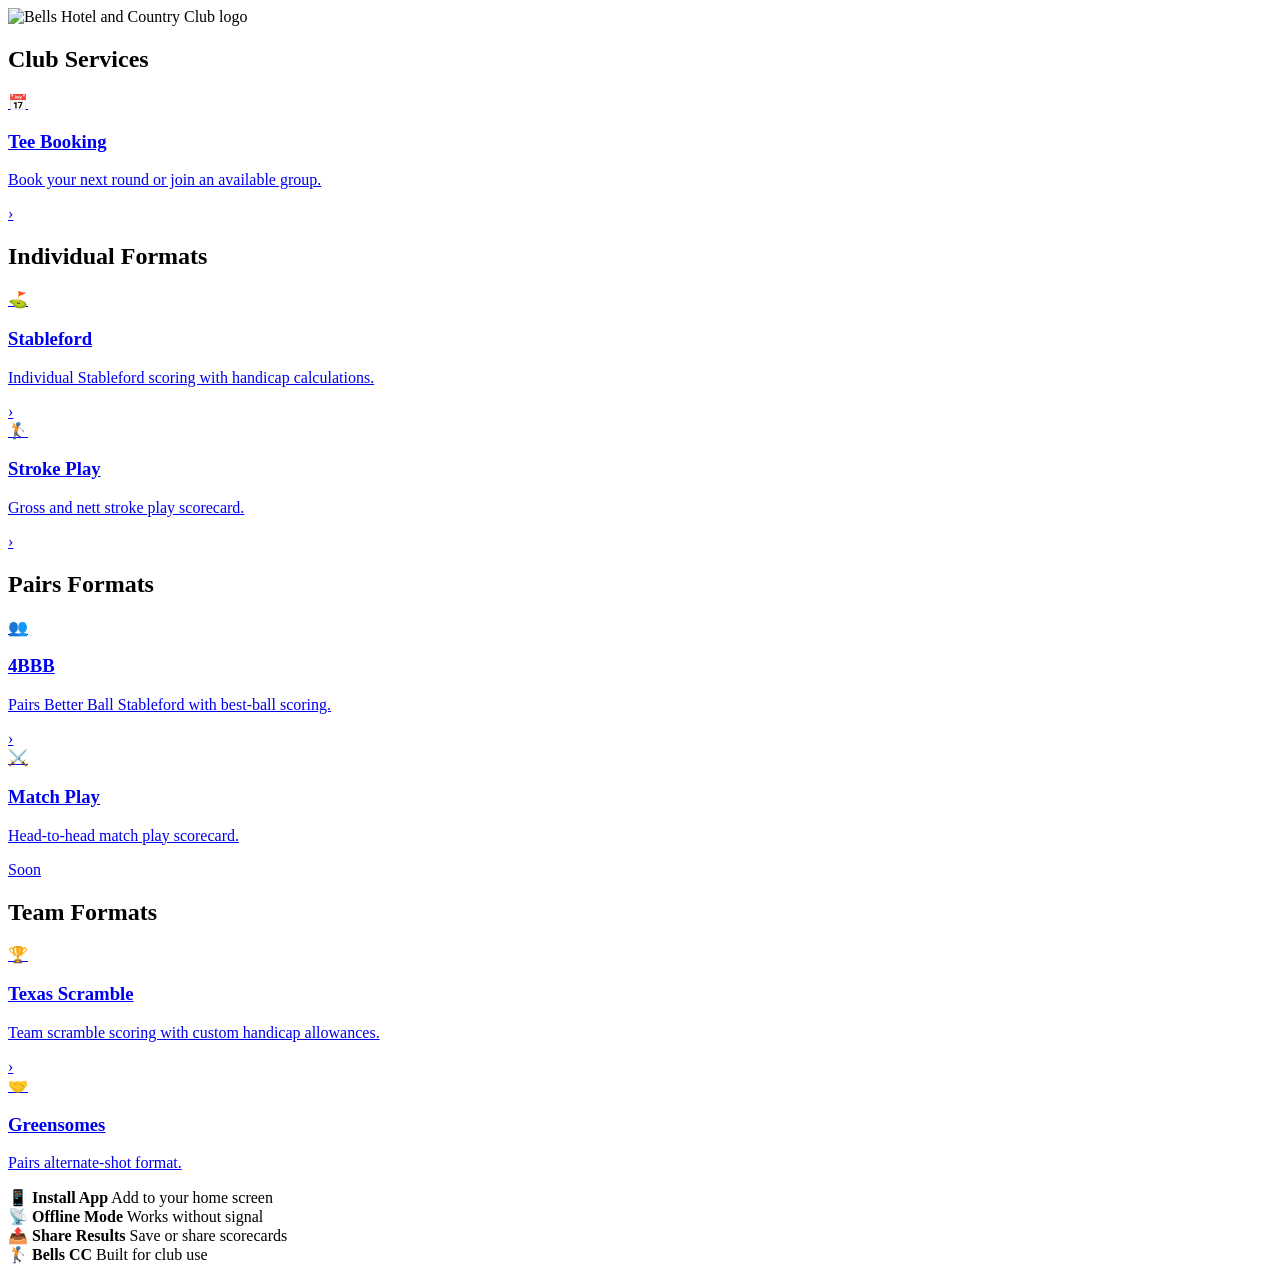
==== html/index.html @ 17999af4 "Update index.html" ====
<!DOCTYPE html>
<html lang="en">
<head>
    <meta charset="UTF-8" />
    <meta name="viewport" content="width=device-width, initial-scale=1.0" />

    <title>Bells Golf App</title>

    <link rel="stylesheet" href="styles/main.css" />
    <link rel="manifest" href="manifest.json" />
    <meta name="theme-color" content="#003f24" />
    <link rel="apple-touch-icon" href="assets/Icon.PNG" />
</head>

<body>
    <main class="home-container">
        <header class="hero-home">
            <img src="assets/bells-logo.PNG" alt="Bells Hotel and Country Club logo" class="home-logo" 
                />
        
          </header>

        <section class="format-section">
            <h2>Club Services</h2>

            <div class="menu-grid">
                <a href="booking.html" class="menu-card">
                    <div class="icon-badge">📅</div>

                    <div class="card-content">
                        <h3>Tee Booking</h3>
                        <p>Book your next round or join an available group.</p>
                    </div>

                    <div class="chevron">›</div>
                </a>
            </div>
        </section>

        <section class="format-section">
            <h2>Individual Formats</h2>

            <div class="menu-grid">
                <a href="stableford.html" class="menu-card">
                    <div class="icon-badge">⛳</div>

                    <div class="card-content">
                        <h3>Stableford</h3>
                        <p>Individual Stableford scoring with handicap calculations.</p>
                    </div>

                    <div class="chevron">›</div>
                </a>

                <a href="strokeplay.html" class="menu-card">
                    <div class="icon-badge">🏌️</div>

                    <div class="card-content">
                        <h3>Stroke Play</h3>
                        <p>Gross and nett stroke play scorecard.</p>
                    </div>

                    <div class="chevron">›</div>
                </a>
            </div>
        </section>

        <section class="format-section">
            <h2>Pairs Formats</h2>

            <div class="menu-grid">
                <a href="fourbbb.html" class="menu-card">
                    <div class="icon-badge">👥</div>

                    <div class="card-content">
                        <h3>4BBB</h3>
                        <p>Pairs Better Ball Stableford with best-ball scoring.</p>
                    </div>

                    <div class="chevron">›</div>
                </a>

                <a href="#" class="menu-card disabled-card">
                    <div class="icon-badge muted">⚔️</div>

                    <div class="card-content">
                        <h3>Match Play</h3>
                        <p>Head-to-head match play scorecard.</p>
                    </div>

                    <span class="soon-badge">Soon</span>
                </a>
            </div>
        </section>

        <section class="format-section">
            <h2>Team Formats</h2>

            <div class="menu-grid">
                <a href="texasscramble.html" class="menu-card">
                    <div class="icon-badge">🏆</div>

<div class="card-content">
    <h3>Texas Scramble</h3>
    <p>Team scramble scoring with custom handicap allowances.</p>
</div>

                    <div class="chevron">›</div>
                </a>

                <a href="greensomes.html" class="menu-card">
                    <div class="icon-badge">🤝</div>

                    <div class="card-content">
                        <h3>Greensomes</h3>
                        <p>Pairs alternate-shot format.</p>
                    </div>

                </a>
            </div>
        </section>

        <section class="feature-bar">
            <div>
                <strong>📱 Install App</strong>
                <span>Add to your home screen</span>
            </div>

            <div>
                <strong>📡 Offline Mode</strong>
                <span>Works without signal</span>
            </div>

            <div>
    <strong>📤 Share Results</strong>
    <span>Save or share scorecards</span>
</div>

            <div>
                <strong>🏌️ Bells CC</strong>
                <span>Built for club use</span>
            </div>
        </section>
    </main>

    <script>
        if ("serviceWorker" in navigator) {
            navigator.serviceWorker.register("service-worker.js");
        }
    </script>
</body>
</html>
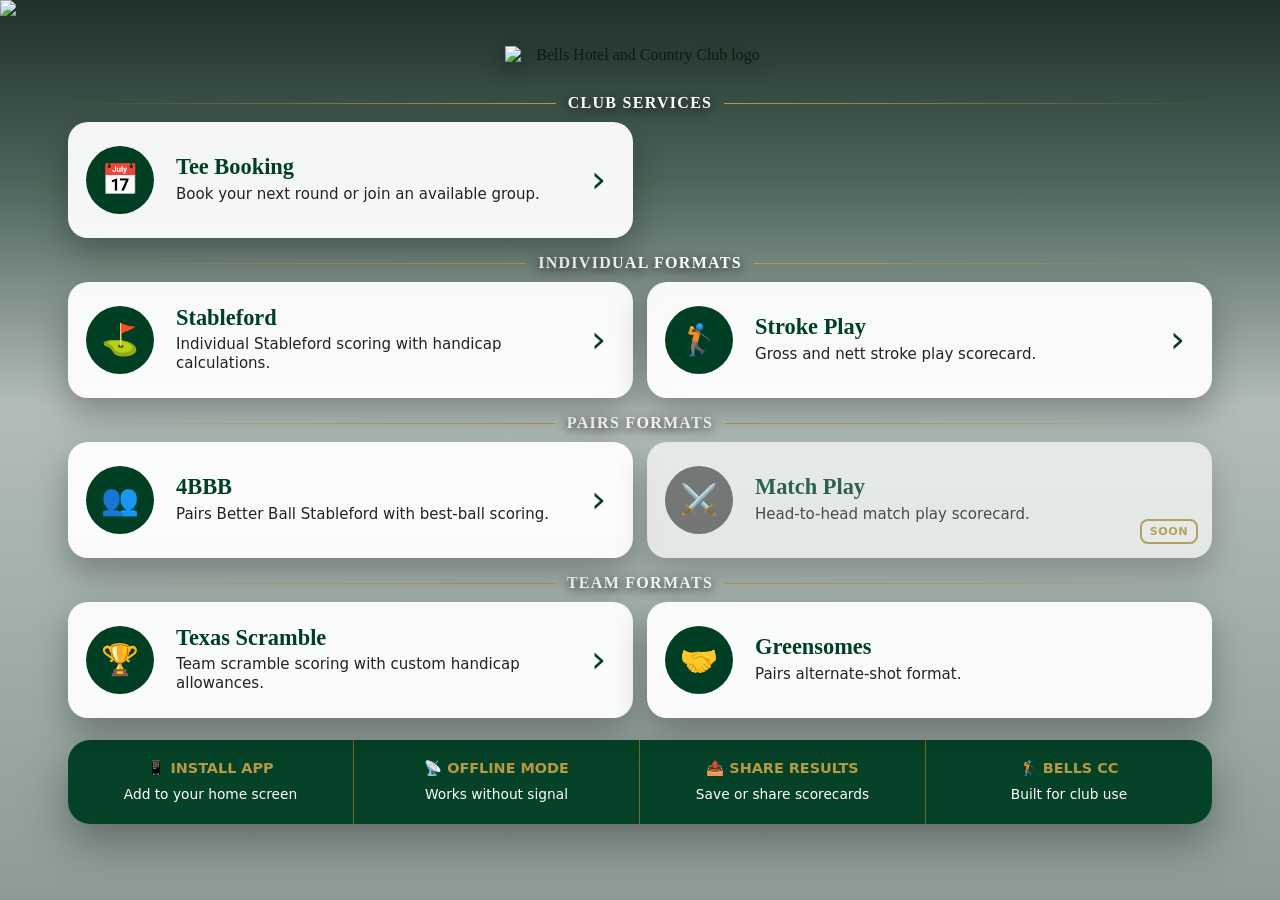
==== commit b37d8f4c: "Change resource links to relative paths Updated resource links to use relative paths." ====
--- a/html/index.html
+++ b/html/index.html
@@ -6,10 +6,10 @@
 
     <title>Bells Golf App</title>
 
-    <link rel="stylesheet" href="styles/main.css" />
-    <link rel="manifest" href="manifest.json" />
-    <meta name="theme-color" content="#003f24" />
-    <link rel="apple-touch-icon" href="assets/Icon.PNG" />
+<link rel="stylesheet" href="../styles/main.css" />
+<link rel="manifest" href="../manifest.json" />
+<link rel="apple-touch-icon" href="../assets/Icon.PNG" />
+<img src="../assets/bells-logo.PNG"
 </head>
 
 <body>
--- a/styles/main.css
+++ b/styles/main.css
@@ -0,0 +1,352 @@
+:root {
+    --green: #003f24;
+    --green-light: #0d5c38;
+    --gold: #b89a42;
+    --paper: rgba(255, 255, 255, 0.94);
+    --text: #10251b;
+    --muted: #555;
+}
+
+* {
+    box-sizing: border-box;
+}
+
+body {
+    margin: 0;
+    min-height: 100vh;
+    font-family: Georgia, "Times New Roman", serif;
+    color: var(--text);
+    background:
+        linear-gradient(
+            to bottom,
+            rgba(0, 20, 12, 0.88) 0%,
+            rgba(0, 35, 20, 0.70) 20%,
+            rgba(0, 35, 20, 0.30) 45%,
+            rgba(0, 35, 20, 0.45) 100%
+        ),
+        url("../assets/course-bg.JPG");
+    background-size: cover;
+    background-position: center;
+    background-attachment: fixed;
+}
+
+.home-container {
+    max-width: 1180px;
+    margin: 0 auto;
+    padding: 18px;
+}
+
+.hero-home {
+    text-align: center;
+    margin-bottom: 18px;
+    padding: 8px 12px 4px;
+    background: transparent;
+    box-shadow: none;
+}
+
+.home-logo {
+    max-width: 270px;
+    width: 72%;
+    height: auto;
+    display: block;
+    margin: 0 auto 8px;
+    filter:
+        drop-shadow(0 4px 12px rgba(0, 0, 0, 0.7))
+        contrast(1.08)
+        saturate(1.1);
+}
+
+.hero-home h1,
+.title-rule {
+    display: none;
+}
+
+.hero-home p {
+    margin: 0;
+    color: white;
+    font-size: 1.05rem;
+    letter-spacing: 0.03em;
+    text-shadow: 0 3px 12px rgba(0, 0, 0, 0.8);
+}
+
+.format-section {
+    margin-bottom: 16px;
+}
+
+.format-section h2 {
+    display: flex;
+    align-items: center;
+    gap: 12px;
+    margin: 0 0 10px;
+    color: white;
+    text-transform: uppercase;
+    letter-spacing: 0.08em;
+    font-size: 1rem;
+    text-shadow: 0 3px 10px rgba(0, 0, 0, 0.75);
+}
+
+.format-section h2::before,
+.format-section h2::after {
+    content: "";
+    height: 1px;
+    flex: 1;
+    background: linear-gradient(90deg, transparent, var(--gold));
+}
+
+.format-section h2::after {
+    background: linear-gradient(90deg, var(--gold), transparent);
+}
+
+.menu-grid {
+    display: grid;
+    grid-template-columns: repeat(2, 1fr);
+    gap: 14px;
+}
+
+.menu-card {
+    position: relative;
+    display: grid;
+    grid-template-columns: 76px 1fr 24px;
+    align-items: center;
+    gap: 14px;
+    min-height: 116px;
+    padding: 18px;
+    border-radius: 20px;
+    background: rgba(255, 255, 255, 0.94);
+    color: inherit;
+    text-decoration: none;
+    box-shadow: 0 16px 34px rgba(0, 0, 0, 0.28);
+    overflow: hidden;
+    transition: transform 0.2s ease, box-shadow 0.2s ease;
+}
+
+.menu-card::before {
+   display: none;
+}
+
+.menu-card:hover {
+    transform: translateY(-3px);
+    box-shadow: 0 22px 44px rgba(0, 0, 0, 0.36);
+}
+
+.icon-badge {
+    display: grid;
+    place-items: center;
+    width: 68px;
+    height: 68px;
+    border-radius: 50%;
+    background: var(--green);
+    color: white;
+    font-size: 1.9rem;
+    line-height: 1;
+}
+
+.icon-badge.muted {
+    background: #5f5f5f;
+}
+
+.card-content h3 {
+    margin: 0 0 6px;
+    color: var(--green);
+    font-size: 1.4rem;
+    line-height: 1;
+}
+
+.card-content p {
+    margin: 0;
+    color: #222;
+    font-family: system-ui, -apple-system, BlinkMacSystemFont, "Segoe UI", sans-serif;
+    font-size: 0.94rem;
+    line-height: 1.28;
+}
+
+.chevron {
+    color: var(--green);
+    font-size: 2.35rem;
+    font-family: system-ui, sans-serif;
+    line-height: 1;
+}
+
+.disabled-card {
+    opacity: 0.72;
+    pointer-events: none;
+}
+
+.soon-badge {
+    position: absolute;
+    right: 14px;
+    bottom: 14px;
+    border: 2px solid var(--gold);
+    color: var(--gold);
+    border-radius: 8px;
+    padding: 4px 8px;
+    text-transform: uppercase;
+    font-family: system-ui, sans-serif;
+    font-weight: 800;
+    font-size: 0.7rem;
+    letter-spacing: 0.04em;
+    background: rgba(255, 255, 255, 0.7);
+}
+
+.feature-bar {
+    display: grid;
+    grid-template-columns: repeat(4, 1fr);
+    gap: 0;
+    margin-top: 22px;
+    border-radius: 22px;
+    overflow: hidden;
+    background: rgba(0, 63, 36, 0.96);
+    color: white;
+    box-shadow: 0 18px 45px rgba(0, 0, 0, 0.34);
+}
+
+.feature-bar div {
+    padding: 20px 16px;
+    text-align: center;
+    border-right: 1px solid rgba(184, 154, 66, 0.55);
+}
+
+.feature-bar div:last-child {
+    border-right: none;
+}
+
+.feature-bar strong {
+    display: block;
+    margin-bottom: 8px;
+    color: var(--gold);
+    text-transform: uppercase;
+    font-family: system-ui, sans-serif;
+    font-size: 0.9rem;
+}
+
+.feature-bar span {
+    display: block;
+    font-family: system-ui, sans-serif;
+    font-size: 0.86rem;
+    line-height: 1.35;
+}
+
+@media (max-width: 760px) {
+    body {
+        background-attachment: scroll;
+    }
+
+    .home-container {
+        padding: 10px;
+    }
+
+    .hero-home {
+        padding: 4px 8px 2px;
+        margin-bottom: 12px;
+    }
+
+    .home-logo {
+        max-width: 230px;
+        width: 76%;
+        margin-bottom: 6px;
+    }
+
+    .hero-home p {
+        font-size: 0.82rem;
+        line-height: 1.25;
+    }
+
+    .format-section {
+        margin-bottom: 12px;
+    }
+
+    .format-section h2 {
+        font-size: 0.78rem;
+        margin-bottom: 8px;
+        gap: 8px;
+    }
+
+    .menu-grid {
+        grid-template-columns: repeat(2, 1fr);
+        gap: 9px;
+    }
+
+    .menu-card {
+        display: grid;
+        grid-template-columns: 46px 1fr 14px;
+        gap: 9px;
+        min-height: 112px;
+        padding: 11px;
+        border-radius: 16px;
+    }
+
+    .menu-card::before {
+        display: none;
+    }
+
+    .icon-badge {
+        width: 42px;
+        height: 42px;
+        font-size: 1.2rem;
+    }
+
+    .card-content h3 {
+        font-size: 1rem;
+        margin-bottom: 5px;
+    }
+
+    .card-content p {
+        font-size: 0.68rem;
+        line-height: 1.2;
+    }
+
+    .chevron {
+        font-size: 1.45rem;
+    }
+
+    .soon-badge {
+        right: 8px;
+        bottom: 8px;
+        font-size: 0.55rem;
+        padding: 2px 5px;
+        border-radius: 6px;
+    }
+
+    .feature-bar {
+        grid-template-columns: repeat(4, 1fr);
+        border-radius: 16px;
+        margin-top: 14px;
+    }
+
+    .feature-bar div {
+        padding: 10px 5px;
+    }
+
+    .feature-bar strong {
+        font-size: 0.58rem;
+        margin-bottom: 4px;
+    }
+
+    .feature-bar span {
+        font-size: 0.55rem;
+        line-height: 1.25;
+    }
+}
+
+.date-row {
+    padding: 0 0.85rem 0.85rem;
+}
+
+.date-row input {
+    width: 100%;
+}
+
+.greensomes-hcp-row {
+    display: grid;
+    grid-template-columns: repeat(3, 1fr);
+    gap: 0.7rem;
+    padding: 0 0.85rem 0.85rem;
+}
+
+@media (max-width: 600px) {
+
+    .greensomes-hcp-row {
+        grid-template-columns: 1fr;
+    }
+
+}
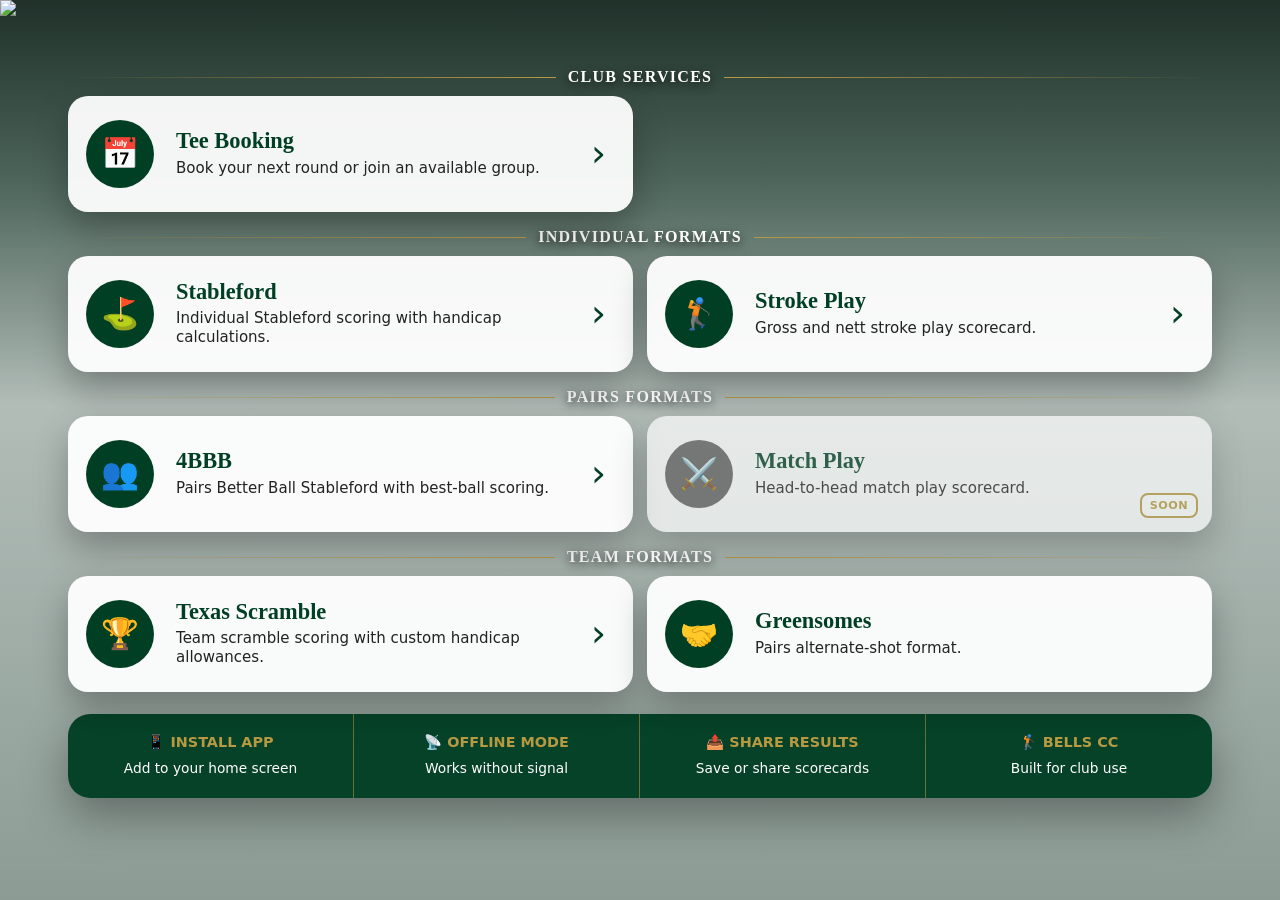
==== commit 75735760: "Update index.html" ====
--- a/html/index.html
+++ b/html/index.html
@@ -14,11 +14,7 @@
 
 <body>
     <main class="home-container">
-        <header class="hero-home">
-            <img src="assets/bells-logo.PNG" alt="Bells Hotel and Country Club logo" class="home-logo" 
-                />
-        
-          </header>
+        <header class="hero-home"></header>
 
         <section class="format-section">
             <h2>Club Services</h2>
@@ -143,10 +139,6 @@
         </section>
     </main>
 
-    <script>
-        if ("serviceWorker" in navigator) {
-            navigator.serviceWorker.register("service-worker.js");
-        }
-    </script>
+  
 </body>
 </html>
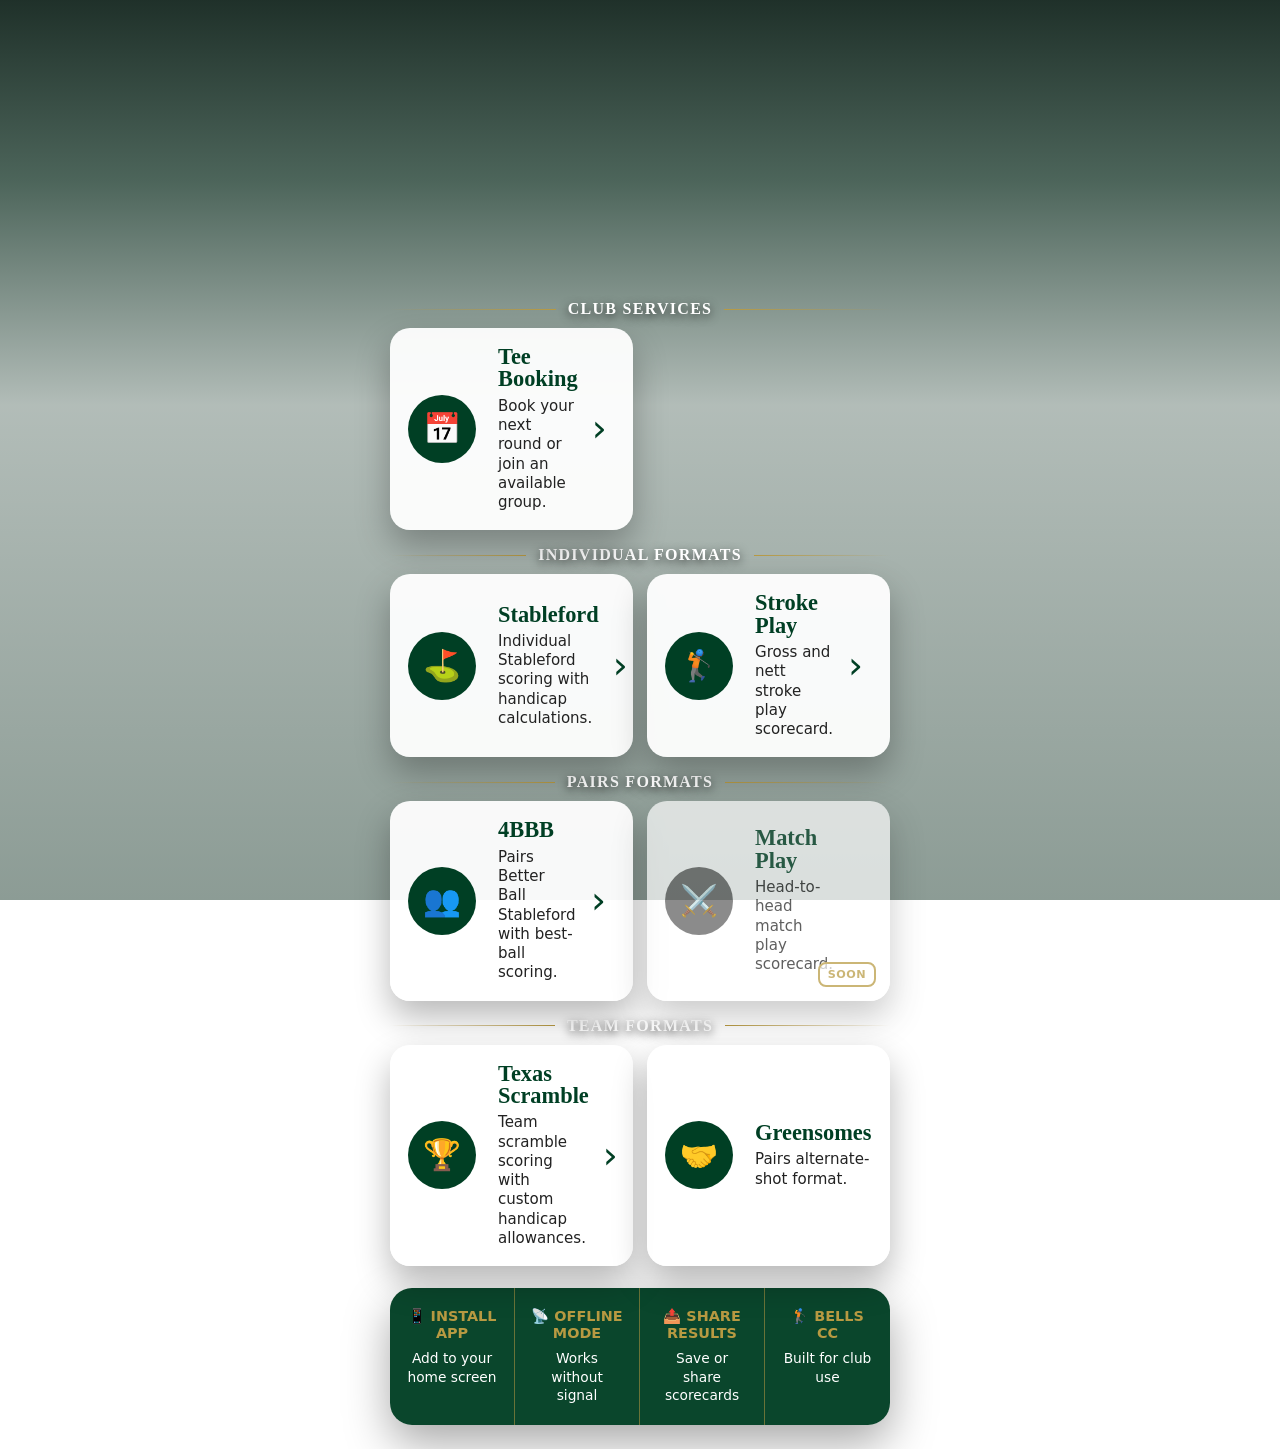
==== commit c48b9178: "Remove img tag for bells logo from index.html" ====
--- a/html/index.html
+++ b/html/index.html
@@ -9,7 +9,6 @@
 <link rel="stylesheet" href="../styles/main.css" />
 <link rel="manifest" href="../manifest.json" />
 <link rel="apple-touch-icon" href="../assets/Icon.PNG" />
-<img src="../assets/bells-logo.PNG"
 </head>
 
 <body>
--- a/styles/main.css
+++ b/styles/main.css
@@ -350,3 +350,24 @@
     }
 
 }
+.hero-home {
+    height: 300px;
+    margin: 0;
+    padding: 0;
+}
+
+.home-container {
+    max-width: 520px;
+    padding: 0 10px 24px;
+}
+
+@media (max-width: 760px) {
+    .hero-home {
+        height: 430px;
+    }
+
+    .home-container {
+        max-width: 100%;
+        padding: 0 8px 24px;
+    }
+}
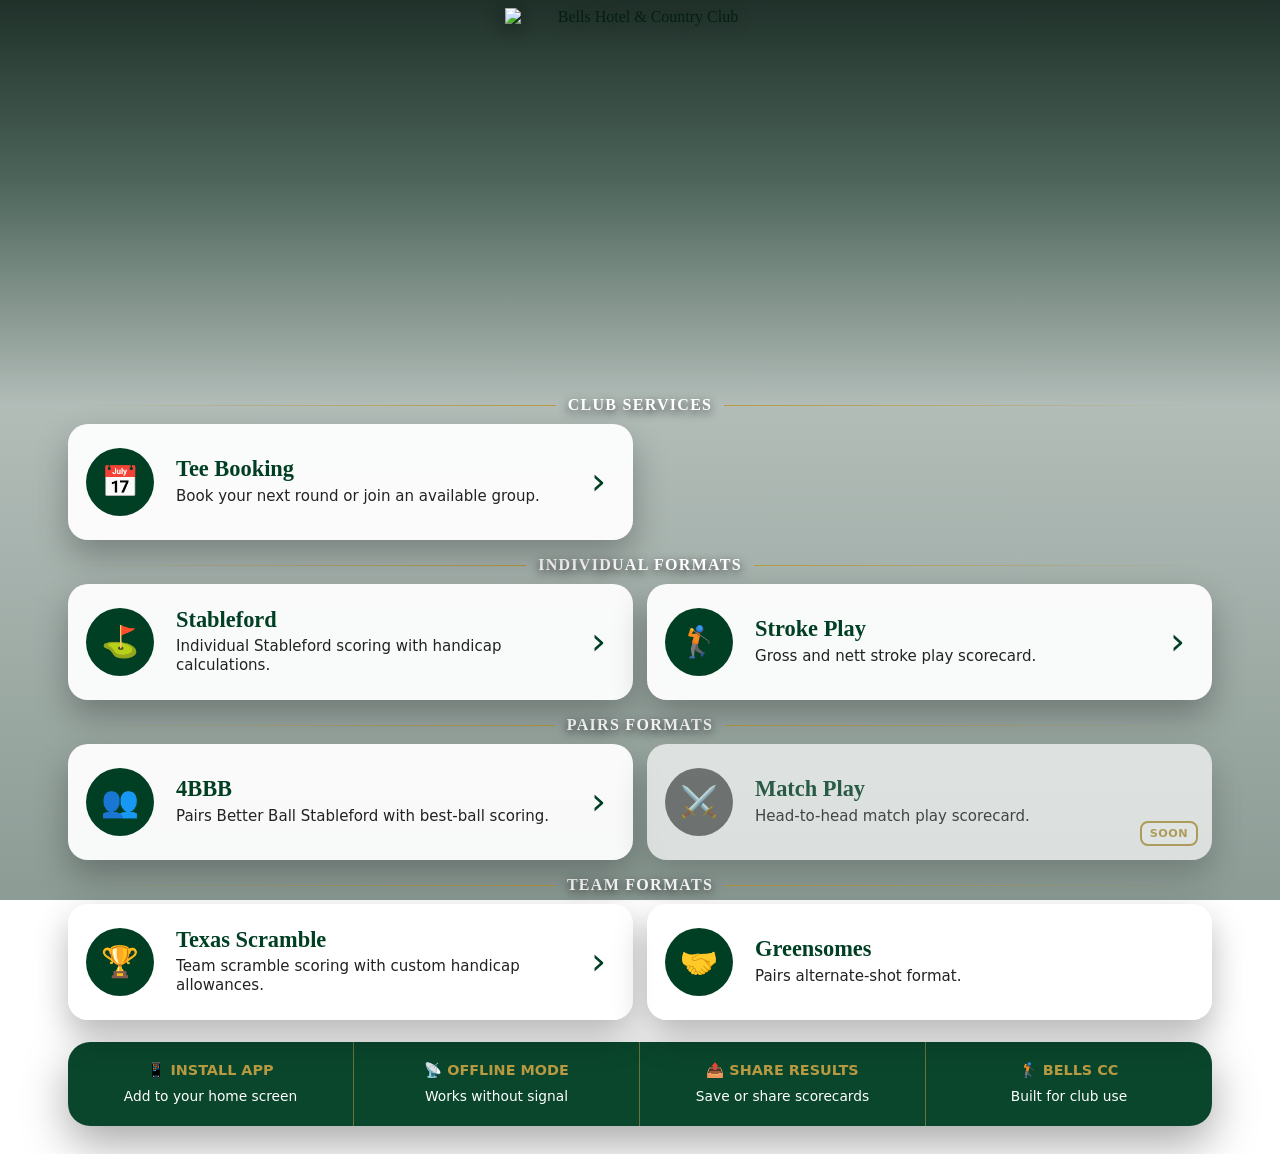
==== commit ba9fb2e0: "Update index.html" ====
--- a/html/index.html
+++ b/html/index.html
@@ -13,7 +13,13 @@
 
 <body>
     <main class="home-container">
-        <header class="hero-home"></header>
+        <header class="hero-home">
+    <img
+        src="../assets/bells-logo.PNG"
+        alt="Bells Hotel & Country Club"
+        class="home-logo"
+    />
+</header>
 
         <section class="format-section">
             <h2>Club Services</h2>
--- a/styles/main.css
+++ b/styles/main.css
@@ -351,23 +351,30 @@
 
 }
 .hero-home {
-    height: 300px;
-    margin: 0;
-    padding: 0;
+    height: 42vh;
+    min-height: 300px;
+    max-height: 430px;
 }
 
 .home-container {
-    max-width: 520px;
-    padding: 0 10px 24px;
+    max-width: 1180px;
+    width: 100%;
+    margin: 0 auto;
+    padding: 0 18px 28px;
 }
 
 @media (max-width: 760px) {
     .hero-home {
-        height: 430px;
+        height: 48vh;
+        min-height: 360px;
+        max-height: 470px;
     }
 
     .home-container {
-        max-width: 100%;
-        padding: 0 8px 24px;
-    }
-}
+        padding: 0 12px 24px;
+    }
+
+    .menu-grid {
+        grid-template-columns: repeat(2, minmax(0, 1fr));
+    }
+}
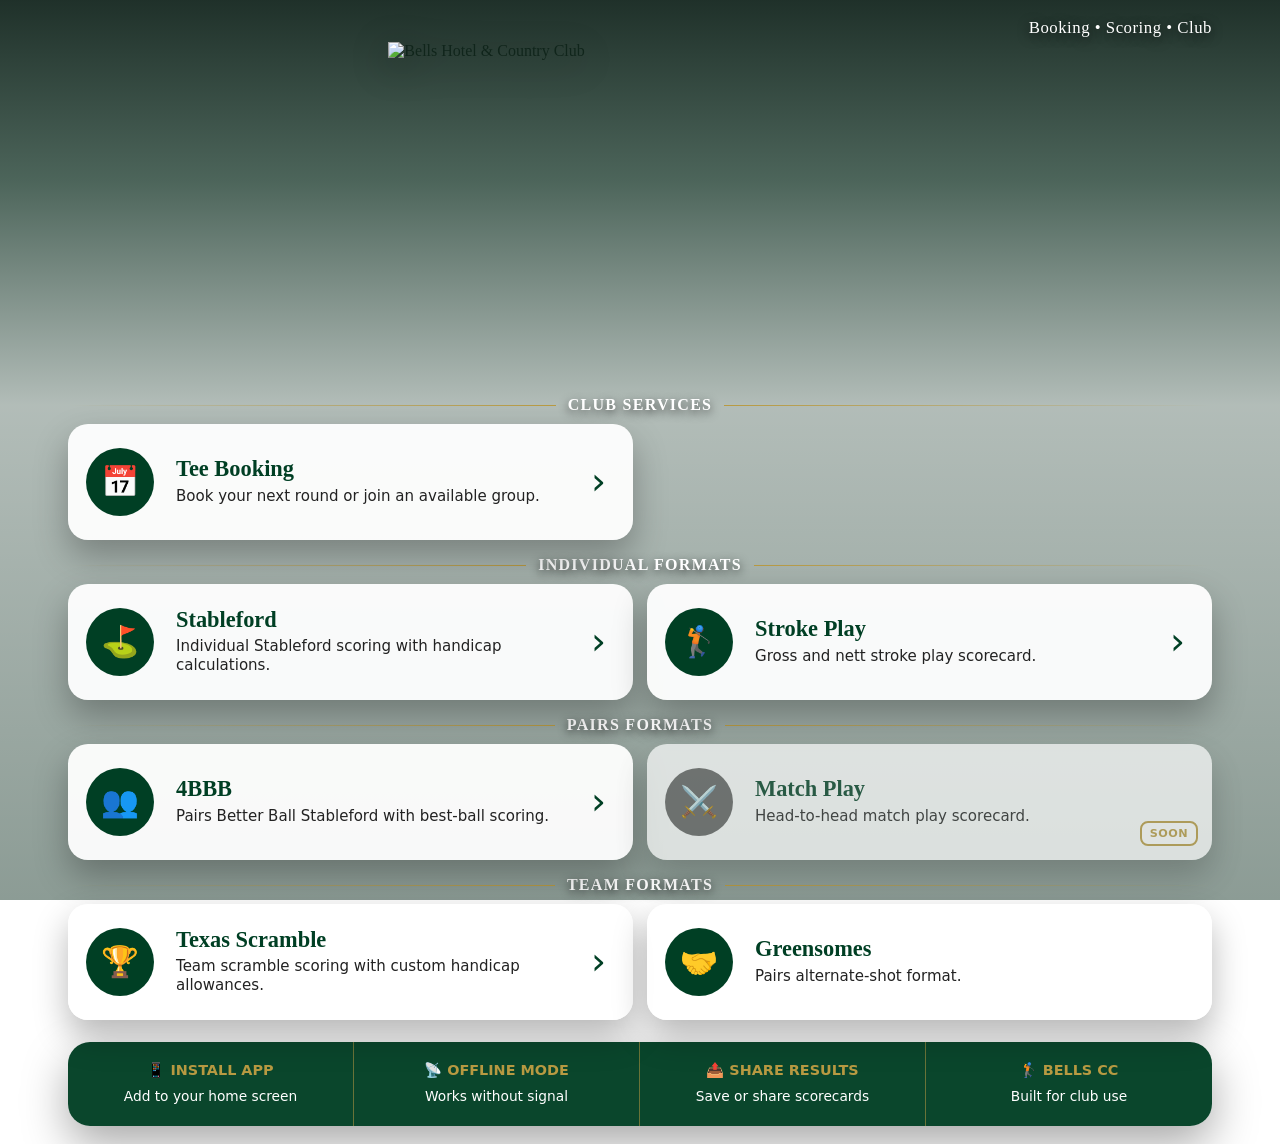
==== commit 9298ff5b: "Update index.html" ====
--- a/html/index.html
+++ b/html/index.html
@@ -13,12 +13,17 @@
 
 <body>
     <main class="home-container">
-        <header class="hero-home">
+<header class="hero-home">
     <img
         src="../assets/bells-logo.PNG"
         alt="Bells Hotel & Country Club"
         class="home-logo"
     />
+
+    <div class="suite-title">
+        <h1>Golf Suite</h1>
+        <p>Booking • Scoring • Club</p>
+    </div>
 </header>
 
         <section class="format-section">
--- a/styles/main.css
+++ b/styles/main.css
@@ -37,23 +37,24 @@
 }
 
 .hero-home {
-    text-align: center;
-    margin-bottom: 18px;
-    padding: 8px 12px 4px;
-    background: transparent;
-    box-shadow: none;
+    display: flex;
+    justify-content: center;
+    align-items: flex-start;
+
+    height: 42vh;
+    min-height: 300px;
+    max-height: 430px;
 }
 
 .home-logo {
-    max-width: 270px;
-    width: 72%;
+    display: block;
+    width: min(320px, 75%);
     height: auto;
-    display: block;
-    margin: 0 auto 8px;
+    margin: 0 auto;
+    padding-top: 24px;
+
     filter:
-        drop-shadow(0 4px 12px rgba(0, 0, 0, 0.7))
-        contrast(1.08)
-        saturate(1.1);
+        drop-shadow(0 8px 18px rgba(0,0,0,.45));
 }
 
 .hero-home h1,
@@ -235,14 +236,18 @@
         padding: 10px;
     }
 
-    .hero-home {
-        padding: 4px 8px 2px;
+       .hero-home {
+        height: 44vh;
+        min-height: 320px;
+        max-height: 430px;
+        padding: 0;
         margin-bottom: 12px;
     }
 
     .home-logo {
-        max-width: 230px;
-        width: 76%;
+        width: min(280px, 82%);
+        max-width: 280px;
+        padding-top: 18px;
         margin-bottom: 6px;
     }
 
@@ -350,31 +355,3 @@
     }
 
 }
-.hero-home {
-    height: 42vh;
-    min-height: 300px;
-    max-height: 430px;
-}
-
-.home-container {
-    max-width: 1180px;
-    width: 100%;
-    margin: 0 auto;
-    padding: 0 18px 28px;
-}
-
-@media (max-width: 760px) {
-    .hero-home {
-        height: 48vh;
-        min-height: 360px;
-        max-height: 470px;
-    }
-
-    .home-container {
-        padding: 0 12px 24px;
-    }
-
-    .menu-grid {
-        grid-template-columns: repeat(2, minmax(0, 1fr));
-    }
-}
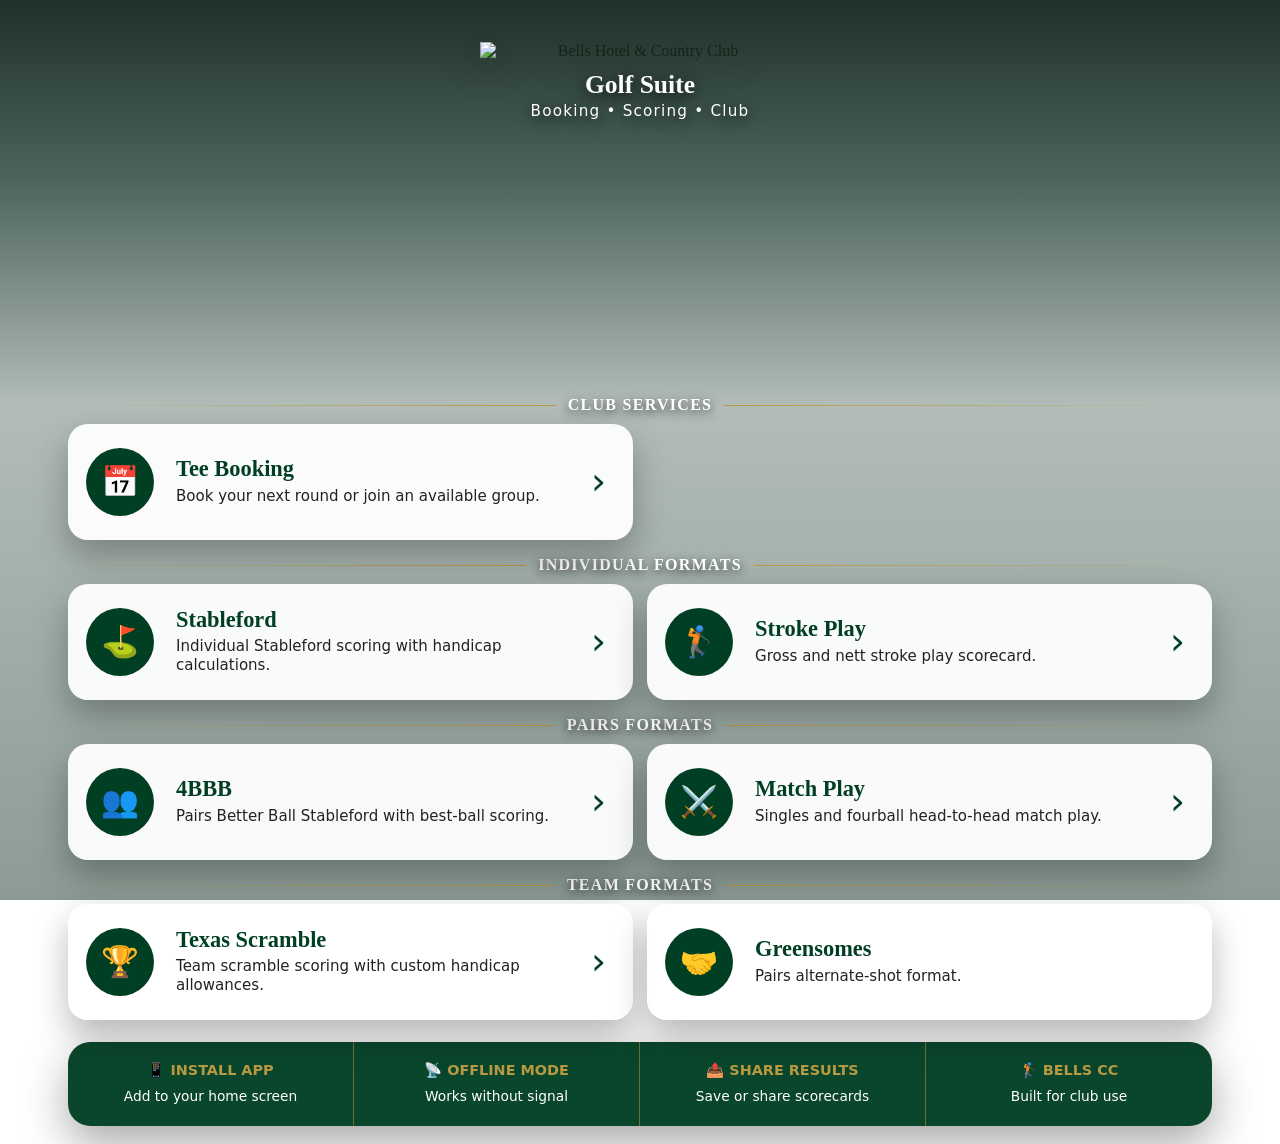
==== commit 35bcf915: "Update index.html" ====
--- a/html/index.html
+++ b/html/index.html
@@ -86,16 +86,16 @@
                     <div class="chevron">›</div>
                 </a>
 
-                <a href="#" class="menu-card disabled-card">
-                    <div class="icon-badge muted">⚔️</div>
+               <a href="matchplay.html" class="menu-card">
+    <div class="icon-badge">⚔️</div>
 
-                    <div class="card-content">
-                        <h3>Match Play</h3>
-                        <p>Head-to-head match play scorecard.</p>
-                    </div>
+    <div class="card-content">
+        <h3>Match Play</h3>
+        <p>Singles and fourball head-to-head match play.</p>
+    </div>
 
-                    <span class="soon-badge">Soon</span>
-                </a>
+    <div class="chevron">›</div>
+</a>
             </div>
         </section>
 
--- a/styles/main.css
+++ b/styles/main.css
@@ -38,12 +38,13 @@
 
 .hero-home {
     display: flex;
-    justify-content: center;
-    align-items: flex-start;
-
+    flex-direction: column;
+    justify-content: flex-start;
+    align-items: center;
     height: 42vh;
     min-height: 300px;
     max-height: 430px;
+    text-align: center;
 }
 
 .home-logo {
@@ -52,24 +53,44 @@
     height: auto;
     margin: 0 auto;
     padding-top: 24px;
-
-    filter:
-        drop-shadow(0 8px 18px rgba(0,0,0,.45));
-}
-
-.hero-home h1,
-.title-rule {
-    display: none;
-}
-
-.hero-home p {
+    filter: drop-shadow(0 8px 18px rgba(0,0,0,.45));
+}
+
+.suite-title h1 {
+    margin: 10px 0 2px;
+    color: white;
+    font-size: 1.6rem;
+    text-shadow: 0 4px 14px rgba(0,0,0,.8);
+}
+
+.suite-title p {
     margin: 0;
     color: white;
-    font-size: 1.05rem;
-    letter-spacing: 0.03em;
-    text-shadow: 0 3px 12px rgba(0, 0, 0, 0.8);
-}
-
+    font-family: system-ui, sans-serif;
+    font-size: 0.95rem;
+    letter-spacing: 0.08em;
+    text-shadow: 0 4px 14px rgba(0,0,0,.8);
+}
+
+@media (max-width: 760px) {
+    .hero-home {
+        height: 44vh;
+        min-height: 320px;
+    }
+
+    .home-logo {
+        width: min(280px, 82%);
+        padding-top: 18px;
+    }
+
+    .suite-title h1 {
+        font-size: 1.35rem;
+    }
+
+    .suite-title p {
+        font-size: 0.78rem;
+    }
+}
 .format-section {
     margin-bottom: 16px;
 }
